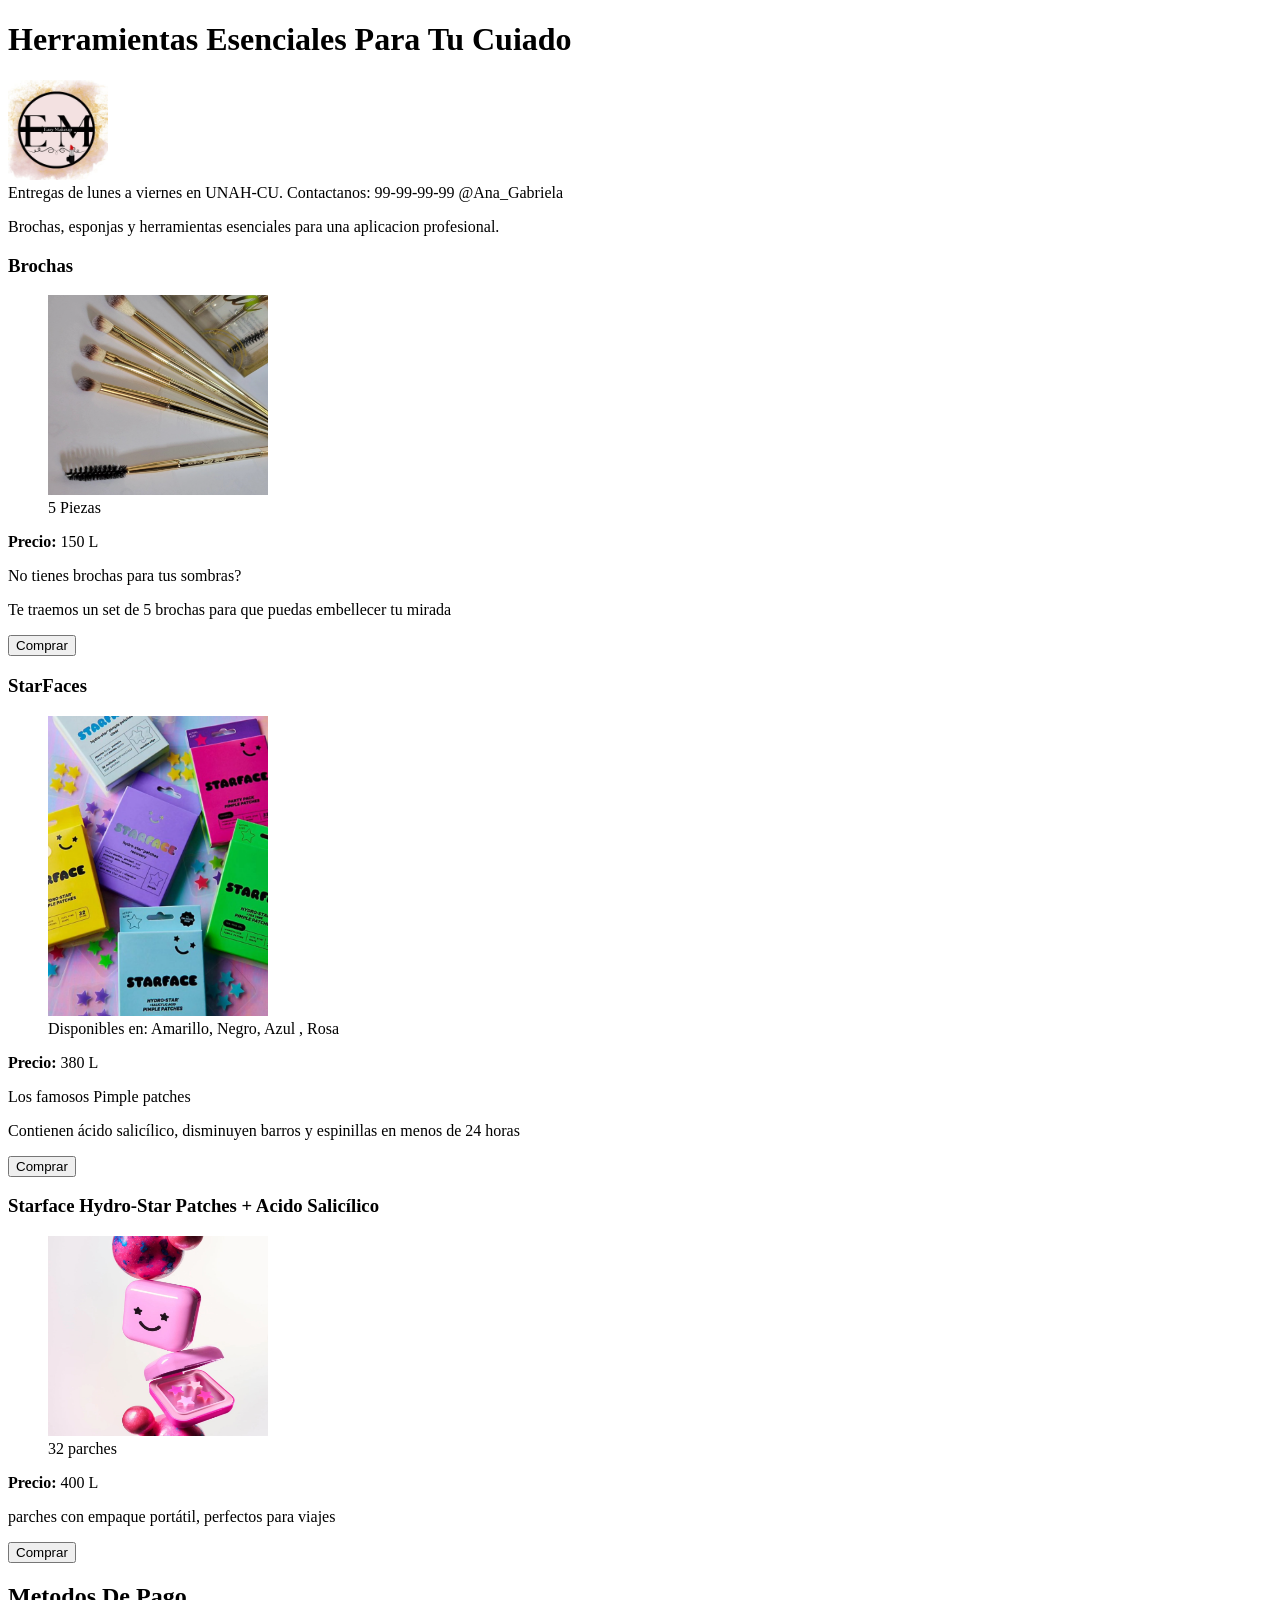
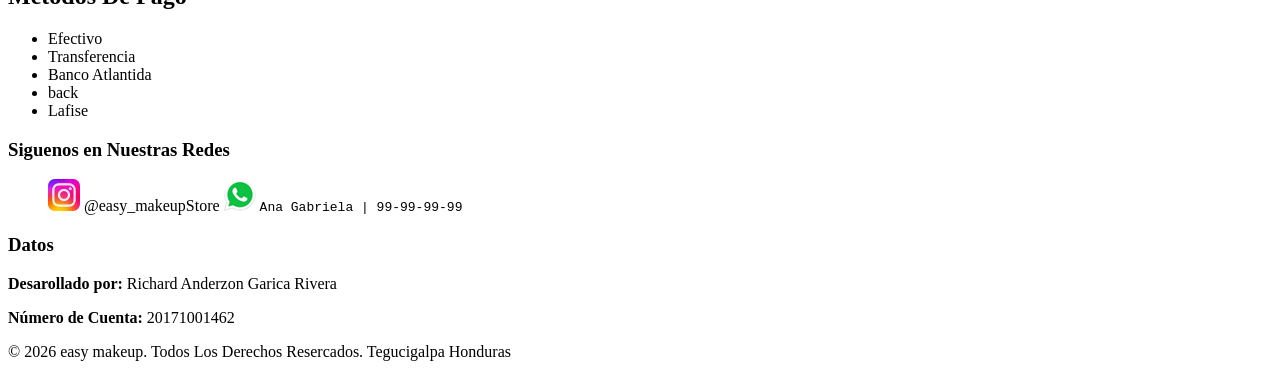
==== accesorios/accesorios.html @ eb7d33ef "hi2" ====
<!DOCTYPE html>
<html lang="es">
<head>
    <meta charset="UTF-8">
    <meta name="viewport" content="width=device-width, initial-scale=1.0">
    <title> Accesorios </title>
</head>
<body>
    <header>
        <h1> Herramientas Esenciales Para Tu Cuiado </h1>
        <div>
            <a href="../index.html"><img src="../logo.jpeg" alt="" width="100" height="100"></a>
        </div>
        <span> Entregas de lunes a viernes en UNAH-CU. Contactanos: 99-99-99-99 @Ana_Gabriela</span>
    </header>
    <main>
        <div>
            <p>Brochas, esponjas y herramientas esenciales para una aplicacion profesional.</p>
        </div>
        <section>
            <h3> Brochas </h3>
            <article>
                <figure>
                    <img src="1.png" alt="" width="220" height="200">
                    <figcaption> 5 Piezas </figcaption>
                </figure>
                <p> <strong>Precio: </strong> 150 L </p>
                <p>No tienes brochas para tus sombras? </p>
                <p>Te traemos un set de 5 brochas para que puedas embellecer tu mirada</p>
                <button> Comprar </button>
            </article>
        </section>
        <section>
            <h3> StarFaces </h3>
            <article>
                <figure>
                    <img src="2.png" alt="" width="220" height="300">
                    <figcaption> Disponibles en: Amarillo, Negro, Azul , Rosa</figcaption>
                </figure>
                <p> <strong>Precio: </strong> 380 L </p>
                <p> Los famosos Pimple patches</p>
                <p> Contienen ácido salicílico, disminuyen barros y espinillas en menos de 24 horas</p>
                <button> Comprar </button>
            </article>
        </section>
         <section>
            <h3> Starface Hydro-Star Patches + Acido Salicílico </h3>
            <article>
                <figure>
                    <img src="3.png" alt="" width="220" height="200">
                    <figcaption> 32 parches </figcaption>
                </figure>
                <p> <strong>Precio: </strong> 400 L </p>
                <p> parches con empaque portátil, perfectos para viajes</p>
                <button> Comprar </button>
            </article>
        </section>
    </main>
    <footer>
        <aside>
            <h2>Metodos De Pago </h2>
            <ul>
                <li> Efectivo</li>
                <li> Transferencia </li>
                <li> Banco Atlantida</li>
                <li> back </li>
                <li> Lafise </li>
            </ul>
        </aside>
        <div>
            <h3> Siguenos en Nuestras Redes</h3>
            <ul>
                <a href="https://www.instagram.com/easy_makeupstore/"> <img src="../ODF.webp" alt="jj"></a>
                <span> @easy_makeupStore </span>
                <a href=""><img src="../ODF3.png" alt=""></a>
                <samp> Ana Gabriela | 99-99-99-99</samp>
            </ul>
        </div>
        <div>
            <h3>Datos </h3>
            <p><strong> Desarollado por: </strong>Richard Anderzon Garica Rivera</p>
            <p><strong> Número de Cuenta: </strong> 20171001462</p>
        </div>
        <div>
            <p>&copy; 2026 easy makeup. Todos Los Derechos Resercados. Tegucigalpa Honduras</p>
        </div>
    </footer>
</body>
</html>
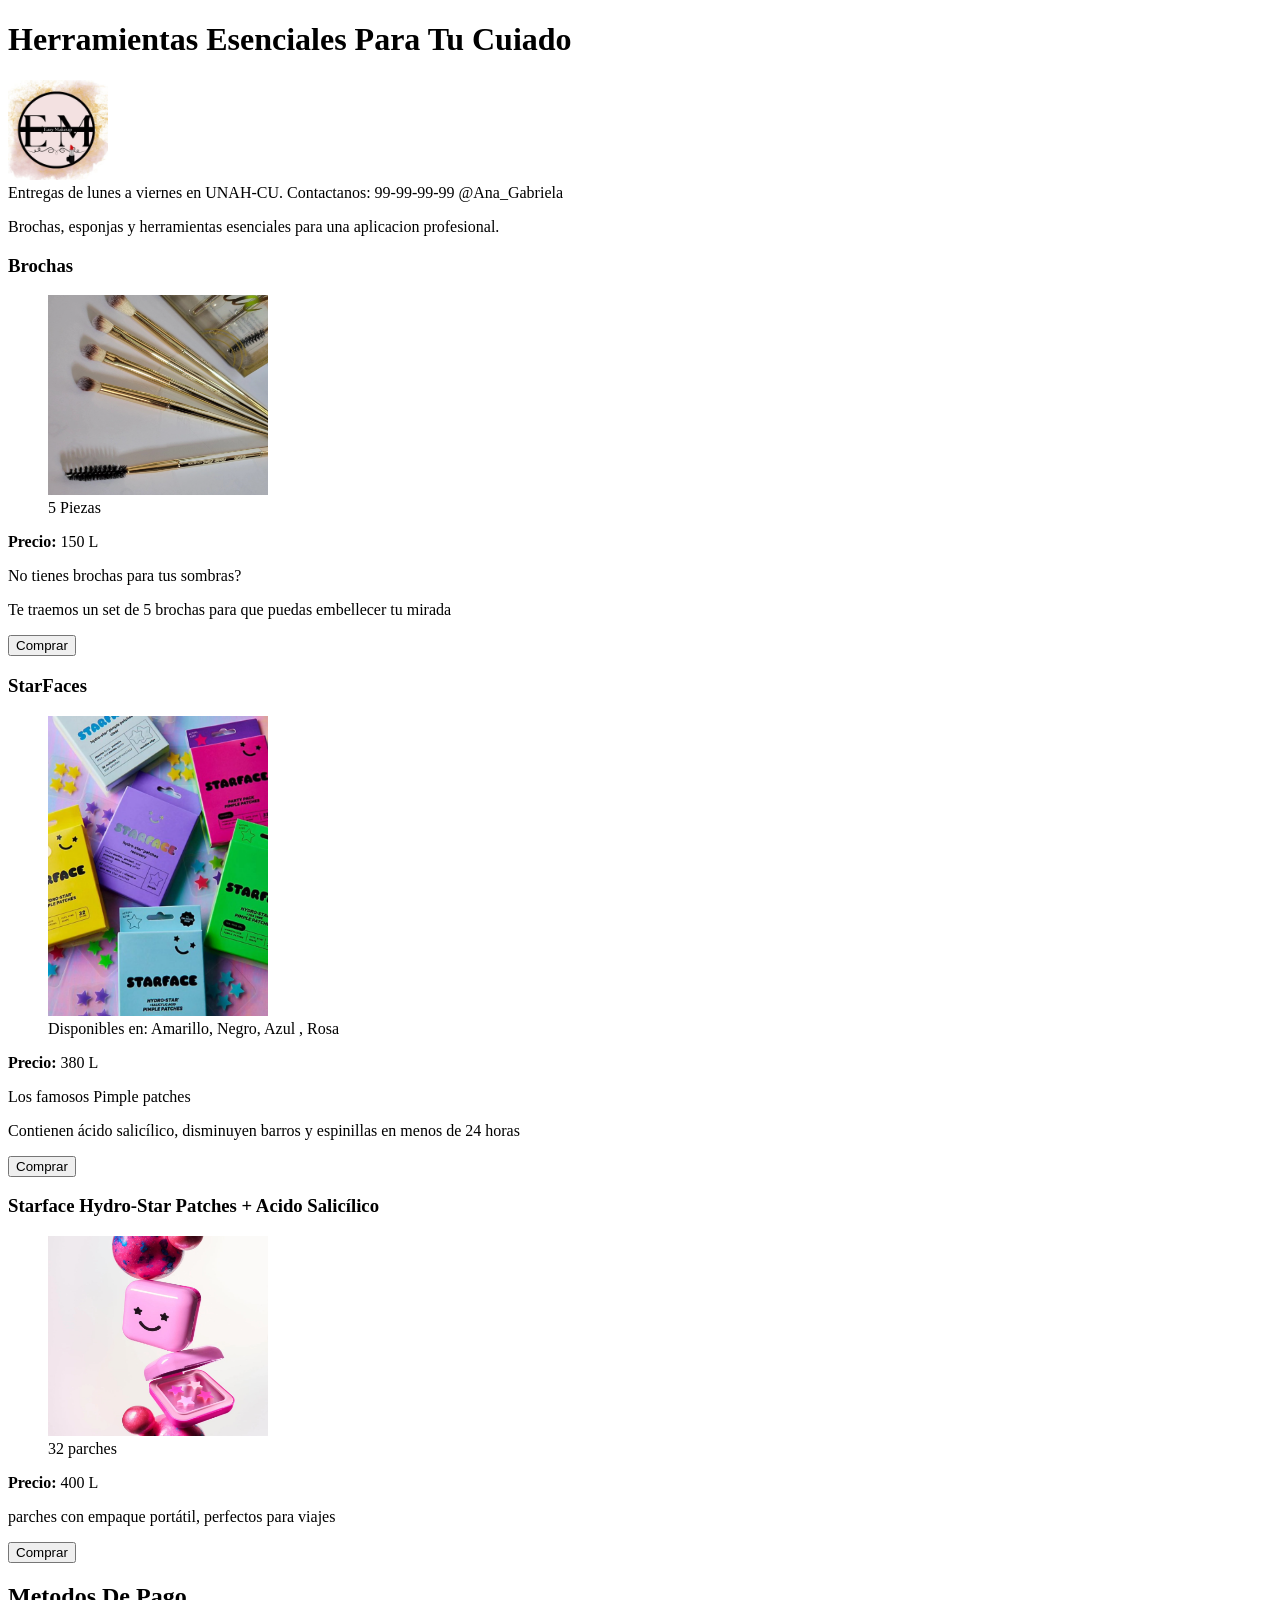
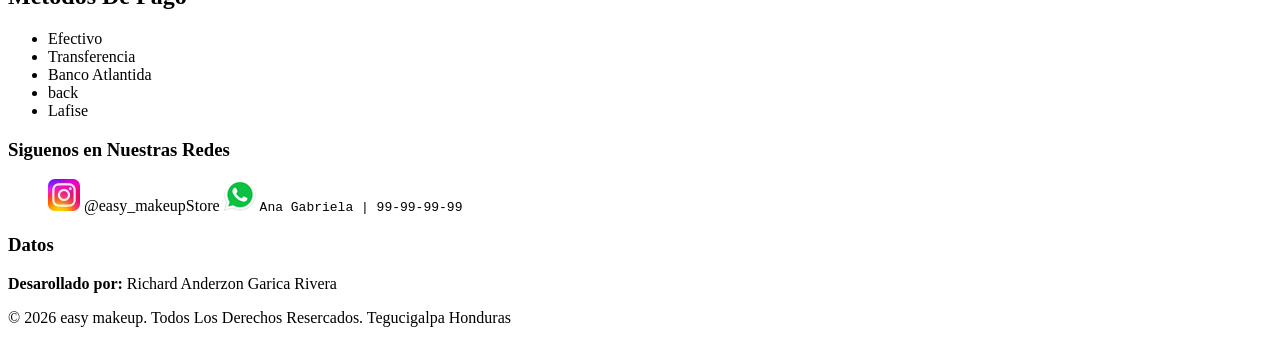
==== commit aca4656f: "hi4" ====
--- a/accesorios/accesorios.html
+++ b/accesorios/accesorios.html
@@ -79,7 +79,6 @@
         <div>
             <h3>Datos </h3>
             <p><strong> Desarollado por: </strong>Richard Anderzon Garica Rivera</p>
-            <p><strong> Número de Cuenta: </strong> 20171001462</p>
         </div>
         <div>
             <p>&copy; 2026 easy makeup. Todos Los Derechos Resercados. Tegucigalpa Honduras</p>
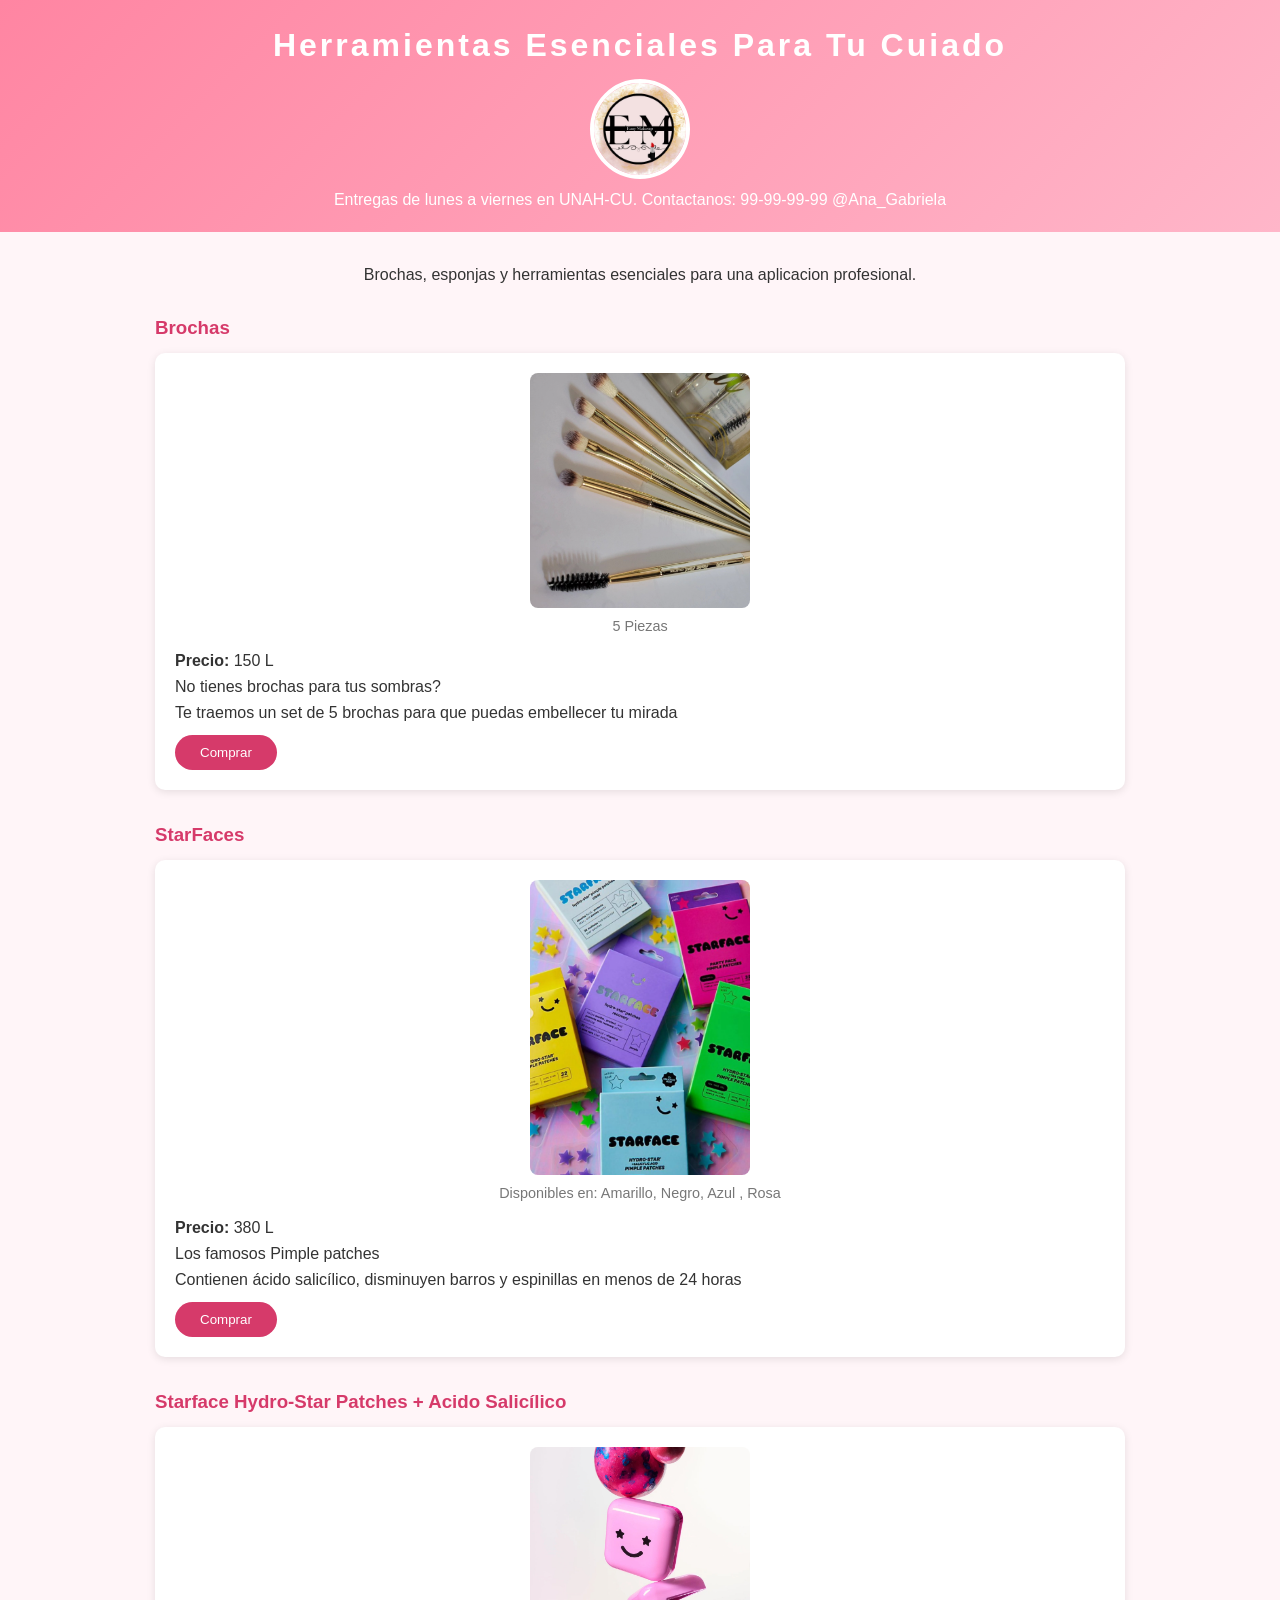
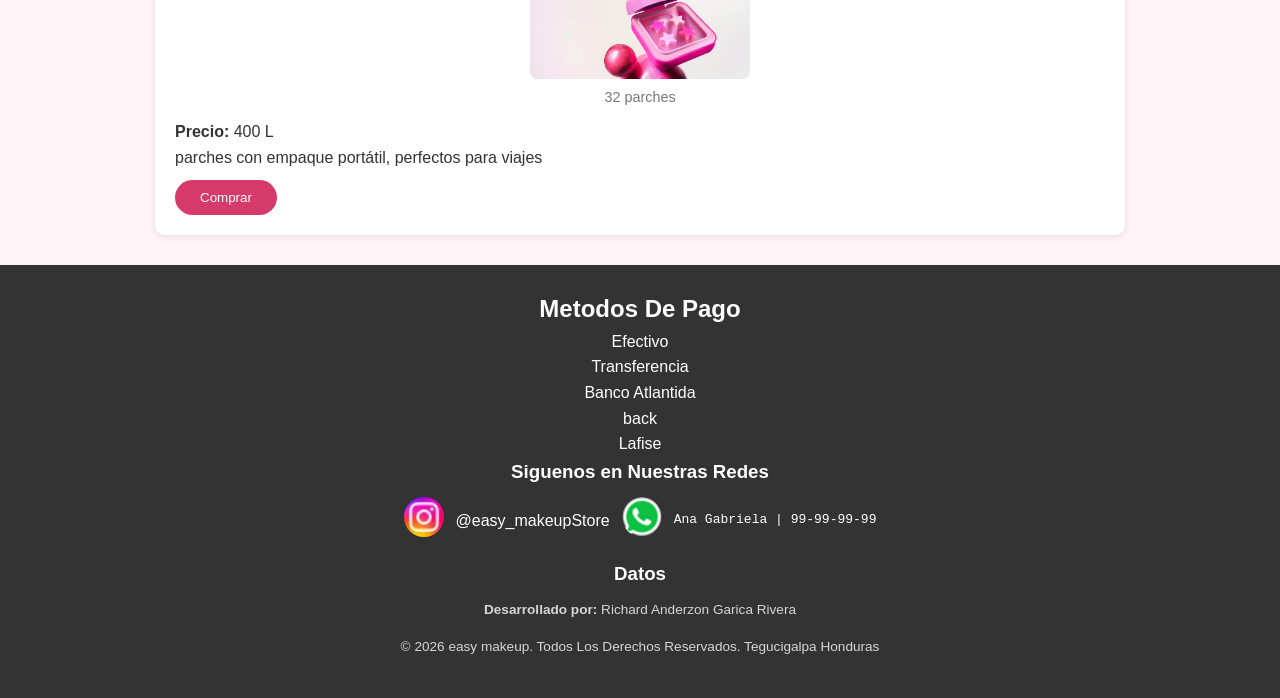
==== commit bb565e51: "agregando css" ====
--- a/accesorios/accesorios.html
+++ b/accesorios/accesorios.html
@@ -4,22 +4,23 @@
     <meta charset="UTF-8">
     <meta name="viewport" content="width=device-width, initial-scale=1.0">
     <title> Accesorios </title>
+    <link rel="stylesheet" href="../index.css">
 </head>
 <body>
-    <header>
+    <header class="header">
         <h1> Herramientas Esenciales Para Tu Cuiado </h1>
-        <div>
+        <div class="logo">
             <a href="../index.html"><img src="../logo.jpeg" alt="" width="100" height="100"></a>
         </div>
         <span> Entregas de lunes a viernes en UNAH-CU. Contactanos: 99-99-99-99 @Ana_Gabriela</span>
     </header>
-    <main>
-        <div>
+    <main class="main">
+        <div class="descipccion">
             <p>Brochas, esponjas y herramientas esenciales para una aplicacion profesional.</p>
         </div>
-        <section>
+        <section class="sect">
             <h3> Brochas </h3>
-            <article>
+            <article class="art">
                 <figure>
                     <img src="1.png" alt="" width="220" height="200">
                     <figcaption> 5 Piezas </figcaption>
@@ -27,12 +28,12 @@
                 <p> <strong>Precio: </strong> 150 L </p>
                 <p>No tienes brochas para tus sombras? </p>
                 <p>Te traemos un set de 5 brochas para que puedas embellecer tu mirada</p>
-                <button> Comprar </button>
+                <button id="button-1"> Comprar </button>
             </article>
         </section>
-        <section>
+        <section class="sect">
             <h3> StarFaces </h3>
-            <article>
+            <article class="art">
                 <figure>
                     <img src="2.png" alt="" width="220" height="300">
                     <figcaption> Disponibles en: Amarillo, Negro, Azul , Rosa</figcaption>
@@ -40,24 +41,24 @@
                 <p> <strong>Precio: </strong> 380 L </p>
                 <p> Los famosos Pimple patches</p>
                 <p> Contienen ácido salicílico, disminuyen barros y espinillas en menos de 24 horas</p>
-                <button> Comprar </button>
+                <button id="button-2"> Comprar </button>
             </article>
         </section>
-         <section>
+         <section class="sect">
             <h3> Starface Hydro-Star Patches + Acido Salicílico </h3>
-            <article>
+            <article class="art">
                 <figure>
                     <img src="3.png" alt="" width="220" height="200">
                     <figcaption> 32 parches </figcaption>
                 </figure>
                 <p> <strong>Precio: </strong> 400 L </p>
                 <p> parches con empaque portátil, perfectos para viajes</p>
-                <button> Comprar </button>
+                <button id="button-3"> Comprar </button>
             </article>
         </section>
     </main>
-    <footer>
-        <aside>
+    <footer class="foot-redes">
+        <aside class="as-metodo-pago">
             <h2>Metodos De Pago </h2>
             <ul>
                 <li> Efectivo</li>
@@ -67,7 +68,7 @@
                 <li> Lafise </li>
             </ul>
         </aside>
-        <div>
+        <div class="div-redes">
             <h3> Siguenos en Nuestras Redes</h3>
             <ul>
                 <a href="https://www.instagram.com/easy_makeupstore/"> <img src="../ODF.webp" alt="jj"></a>
@@ -76,12 +77,12 @@
                 <samp> Ana Gabriela | 99-99-99-99</samp>
             </ul>
         </div>
-        <div>
+        <div class="div-datos">
             <h3>Datos </h3>
-            <p><strong> Desarollado por: </strong>Richard Anderzon Garica Rivera</p>
+            <p><strong> Desarrollado por: </strong>Richard Anderzon Garica Rivera</p>
         </div>
         <div>
-            <p>&copy; 2026 easy makeup. Todos Los Derechos Resercados. Tegucigalpa Honduras</p>
+            <p>&copy; 2026 easy makeup. Todos Los Derechos Reservados. Tegucigalpa Honduras</p>
         </div>
     </footer>
 </body>
--- a/index.css
+++ b/index.css
@@ -0,0 +1,248 @@
+* {
+    margin: 0;
+    padding: 0;
+    box-sizing: border-box;
+}
+
+body {
+    font-family: "Segoe UI", Arial, sans-serif;
+    background: #fff5f8;
+    color: #333;
+    line-height: 1.6;
+}
+
+/* HEADER */
+.header {
+    background: linear-gradient(135deg, #ff85a2, #ffb6c9);
+    color: #fff;
+    text-align: center;
+    padding: 20px;
+}
+
+.header h1 {
+    letter-spacing: 3px;
+    margin-bottom: 8px;
+}
+
+.contacto {
+    font-size: 0.9rem;
+    margin-bottom: 15px;
+}
+
+.logo img {
+    border-radius: 50%;
+    object-fit: cover;
+    border: 4px solid #fff;
+    max-width: 100%;
+    height: auto;
+}
+
+#descipccion {
+    margin-top: 15px;
+    background: rgba(255, 255, 255, 0.25);
+    padding: 10px;
+    border-radius: 8px;
+}
+
+/* NAV */
+.nav {
+    background: #d63a6a;
+    padding: 15px;
+    text-align: center;
+}
+
+.nav h2 {
+    color: #fff;
+    margin-bottom: 10px;
+}
+
+.lista {
+    list-style: none;
+    display: flex;
+    justify-content: center;
+    flex-wrap: wrap;
+    gap: 15px;
+}
+
+.lista a {
+    display: block;
+    padding: 8px 20px;
+    background: #fff;
+    color: #d63a6a;
+    text-decoration: none;
+    border-radius: 20px;
+    transition: 0.3s;
+}
+
+.lista a:hover {
+    background: #ffd6e3;
+    transform: translateY(-3px);
+}
+
+/* MAIN */
+.main {
+    max-width: 1000px;
+    margin: 30px auto;
+    padding: 0 15px;
+}
+
+.presentacion {
+    text-align: center;
+    margin-bottom: 30px;
+    font-size: 1.1rem;
+}
+
+/* TABLA DE ENVIOS */
+.div-envios {
+    overflow-x: auto;
+    margin-bottom: 30px;
+}
+
+.tab-envios {
+    width: 100%;
+    border-collapse: collapse;
+    background: #fff;
+    box-shadow: 0 2px 8px rgba(0, 0, 0, 0.1);
+}
+
+.tab-envios h2 {
+    text-align: center;
+    padding: 10px;
+}
+
+.tab-envios td {
+    border: 1px solid #f3c1d1;
+    padding: 10px;
+    text-align: center;
+}
+
+.tab-envios thead td {
+    background: #ff85a2;
+    color: #fff;
+    font-weight: bold;
+}
+
+.tab-envios tbody tr:nth-child(even) {
+    background: #fff0f5;
+}
+
+/* HORARIOS */
+.as-horario {
+    background: #fff;
+    border-left: 6px solid #d63a6a;
+    padding: 20px;
+    border-radius: 8px;
+    box-shadow: 0 2px 8px rgba(0, 0, 0, 0.1);
+}
+
+.as-horario h2 {
+    color: #d63a6a;
+    margin-bottom: 10px;
+}
+
+.ul-horario {
+    list-style: none;
+}
+
+.ul-horario li {
+    padding: 6px 0;
+    border-bottom: 1px dashed #f3c1d1;
+}
+
+/* FOOTER */
+.foot-redes {
+    background: #333;
+    color: #fff;
+    text-align: center;
+    padding: 25px 15px;
+    margin-top: 30px;
+}
+
+.foot-redes h3 {
+    margin-bottom: 10px;
+}
+
+.div-redes ul {
+    display: flex;
+    justify-content: center;
+    align-items: center;
+    flex-wrap: wrap;
+    gap: 12px;
+}
+
+.div-redes img {
+    width: 40px;
+    height: 40px;
+    border-radius: 50%;
+    object-fit: cover;
+}
+
+.foot-redes div {
+    margin-bottom: 15px;
+}
+
+.foot-redes a {
+    color: #ffb6c9;
+}
+
+.foot-redes p:last-child {
+    font-size: 0.85rem;
+    opacity: 0.8;
+}
+
+/* ACCESORIOS */
+.descipccion {
+    text-align: center;
+    margin-bottom: 25px;
+}
+
+.main section {
+    margin-bottom: 30px;
+}
+
+.main section h3 {
+    color: #d63a6a;
+    margin-bottom: 10px;
+}
+
+.main article {
+    background: #fff;
+    padding: 20px;
+    border-radius: 10px;
+    box-shadow: 0 2px 8px rgba(0, 0, 0, 0.1);
+}
+
+.main figure {
+    text-align: center;
+    margin-bottom: 10px;
+}
+
+.main figure img {
+    max-width: 100%;
+    height: auto;
+    border-radius: 8px;
+}
+
+.main figcaption {
+    font-size: 0.9rem;
+    color: #777;
+}
+
+button {
+    background: #d63a6a;
+    color: #fff;
+    border: none;
+    padding: 10px 25px;
+    border-radius: 20px;
+    cursor: pointer;
+    margin-top: 10px;
+    transition: 0.3s;
+}
+
+button:hover {
+    background: #ff85a2;
+}
+
+.as-metodo-pago ul {
+    list-style: none;
+}
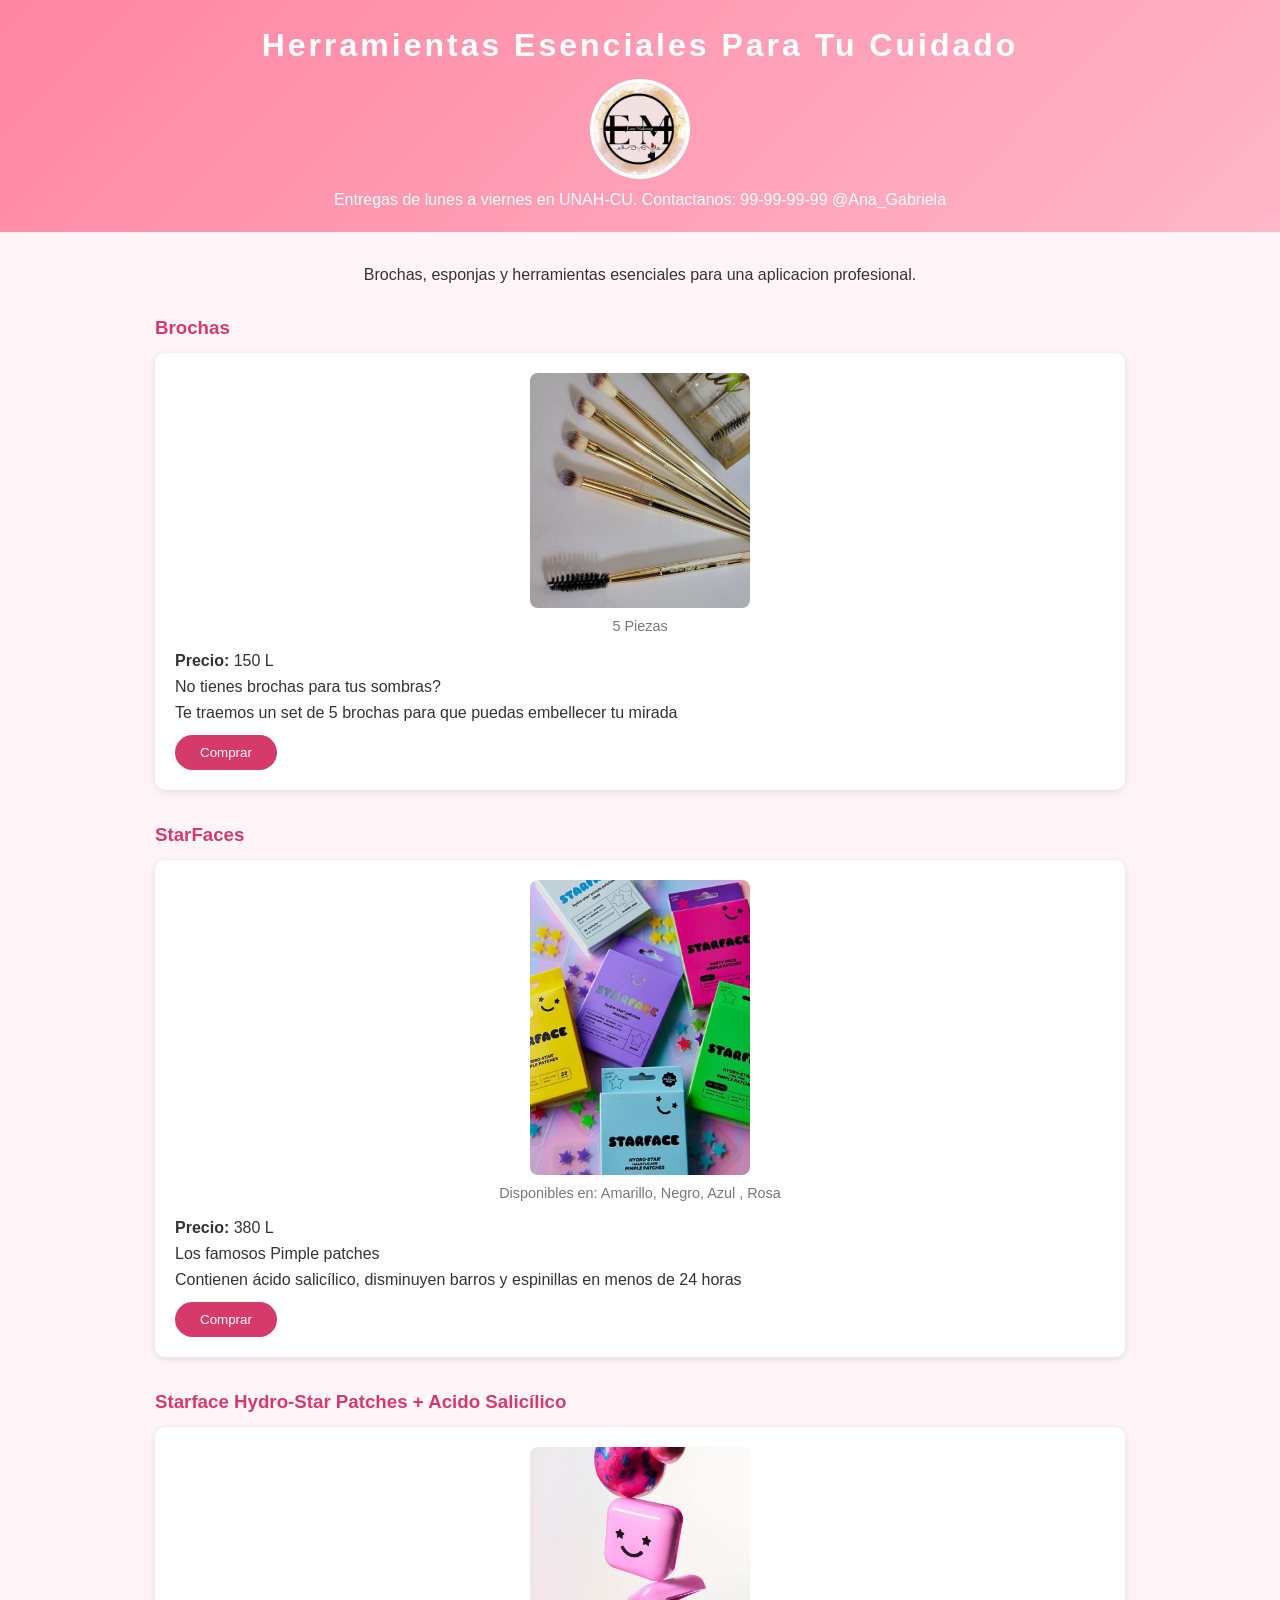
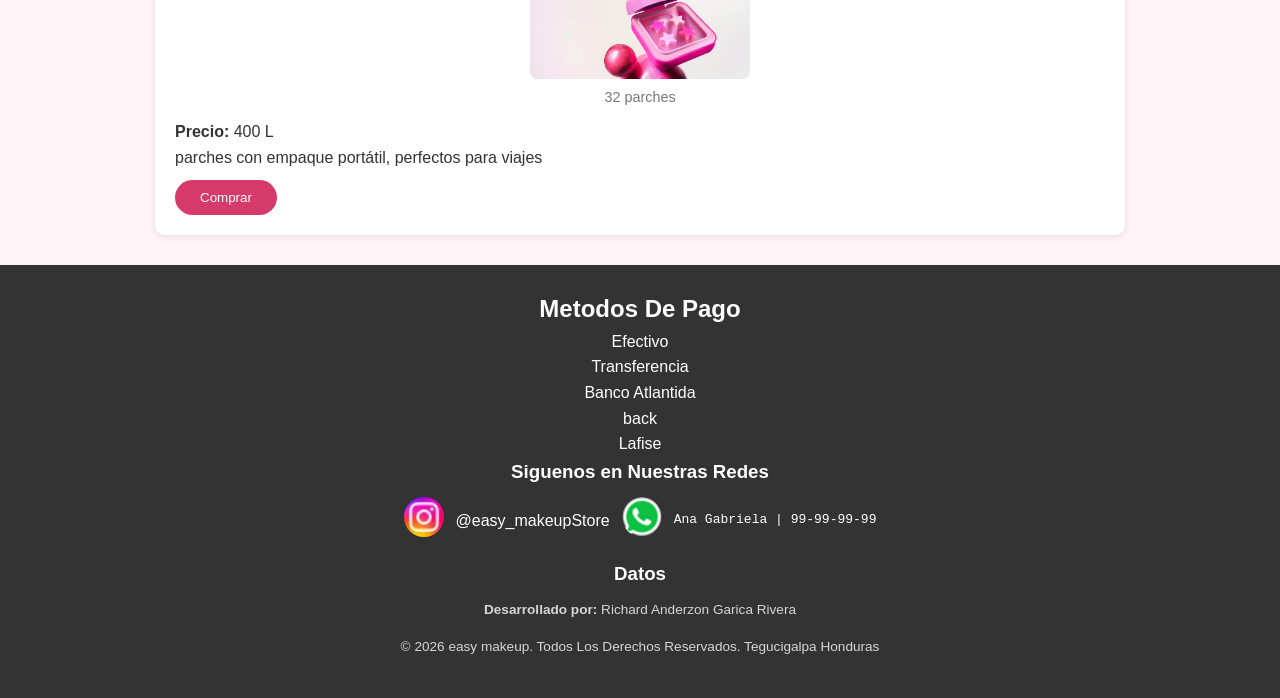
==== commit 9f9b2808: "arreglando errores" ====
--- a/accesorios/accesorios.html
+++ b/accesorios/accesorios.html
@@ -8,7 +8,7 @@
 </head>
 <body>
     <header class="header">
-        <h1> Herramientas Esenciales Para Tu Cuiado </h1>
+        <h1> Herramientas Esenciales Para Tu Cuidado </h1>
         <div class="logo">
             <a href="../index.html"><img src="../logo.jpeg" alt="" width="100" height="100"></a>
         </div>
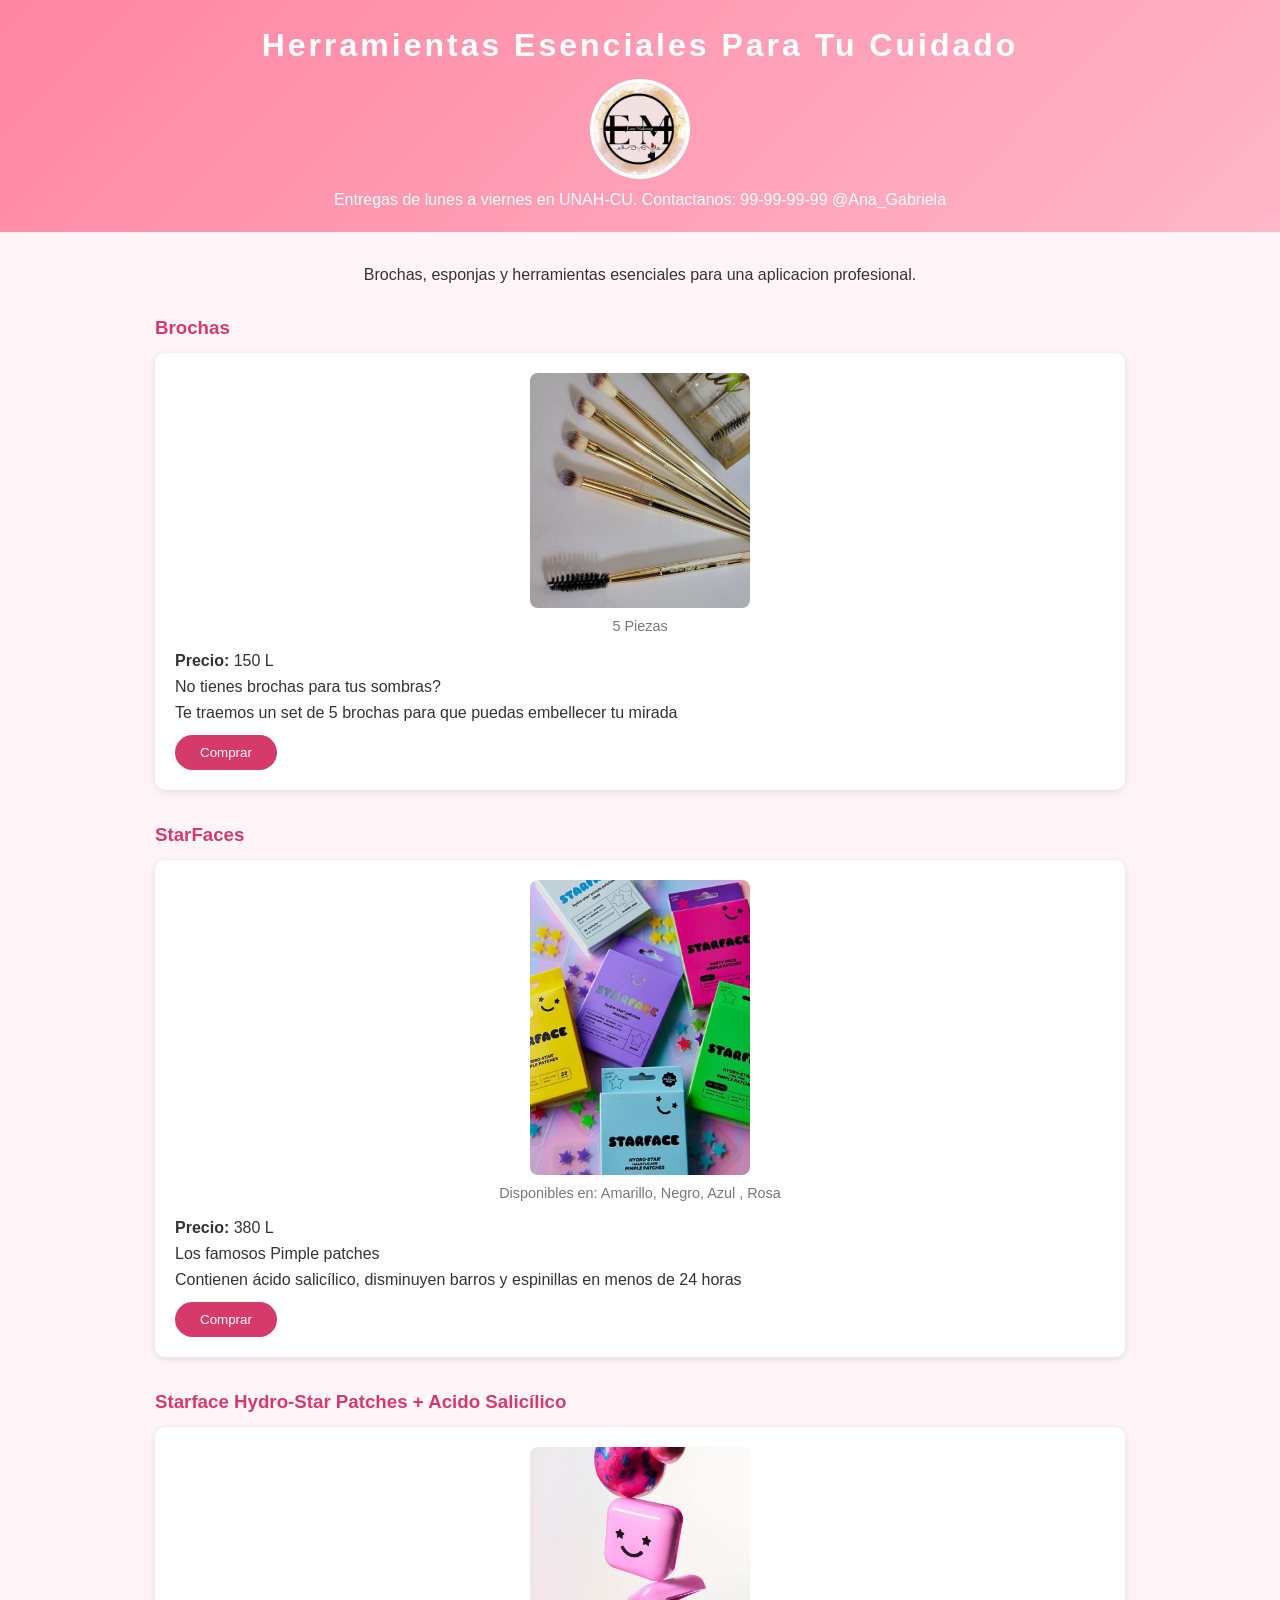
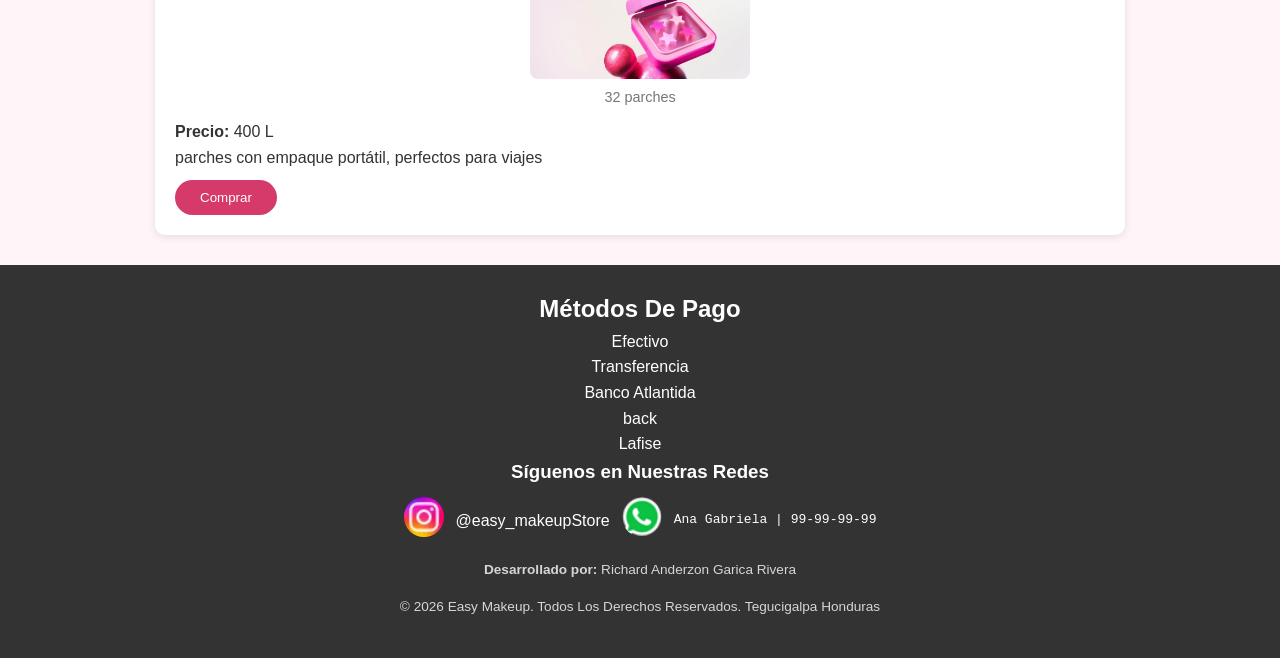
==== commit a3d6643e: "feat: se agrego bloque de promociones y cambio en el estilo de categorias, ahora menu desplegable" ====
--- a/accesorios/accesorios.html
+++ b/accesorios/accesorios.html
@@ -59,7 +59,7 @@
     </main>
     <footer class="foot-redes">
         <aside class="as-metodo-pago">
-            <h2>Metodos De Pago </h2>
+            <h2>Métodos De Pago </h2>
             <ul>
                 <li> Efectivo</li>
                 <li> Transferencia </li>
@@ -69,7 +69,7 @@
             </ul>
         </aside>
         <div class="div-redes">
-            <h3> Siguenos en Nuestras Redes</h3>
+            <h3> Síguenos en Nuestras Redes</h3>
             <ul>
                 <a href="https://www.instagram.com/easy_makeupstore/"> <img src="../ODF.webp" alt="jj"></a>
                 <span> @easy_makeupStore </span>
@@ -78,11 +78,10 @@
             </ul>
         </div>
         <div class="div-datos">
-            <h3>Datos </h3>
             <p><strong> Desarrollado por: </strong>Richard Anderzon Garica Rivera</p>
         </div>
         <div>
-            <p>&copy; 2026 easy makeup. Todos Los Derechos Reservados. Tegucigalpa Honduras</p>
+            <p>&copy; 2026 Easy Makeup. Todos Los Derechos Reservados. Tegucigalpa Honduras</p>
         </div>
     </footer>
 </body>
--- a/index.css
+++ b/index.css
@@ -51,10 +51,47 @@
     text-align: center;
 }
 
-.nav h2 {
-    color: #fff;
-    margin-bottom: 10px;
-}
+.dropdown {
+  position: relative;
+  display: inline-block;
+}
+
+.dropdown-btn {
+  background: none;
+  border: none;
+  color: #fff;
+  font-size: 1.5rem;
+  font-weight: 700;
+  cursor: pointer;
+}
+
+.dropdown-menu {
+  display: none;
+  position: absolute;
+  top: 100%;
+  left: 50%;
+  transform: translateX(-50%);
+  min-width: 200px;
+  margin: 0;
+  padding: 8px 0;
+  list-style: none;
+  background: #fff;
+  border-radius: 12px;
+  box-shadow: 0 6px 16px rgba(0,0,0,.2);
+  z-index: 100;
+}
+
+.dropdown:hover .dropdown-menu { display: block; }
+
+.dropdown-menu a {
+  display: block;
+  padding: 10px 20px;
+  color: #d63a6a;
+  text-decoration: none;
+  text-align: left;
+}
+
+.dropdown-menu a:hover { background: #d63a6a; color: #fff; }
 
 .lista {
     list-style: none;
@@ -245,4 +282,56 @@
 
 .as-metodo-pago ul {
     list-style: none;
-}+}
+
+.banner-promo { 
+    background: linear-gradient(90deg, #A62B67, #E8AE9B); 
+    color: #fff; 
+}
+
+.banner-btn   { 
+    background: #1E1E1E; 
+    color: #fff; 
+}
+
+.banner-promo {
+  display: flex;
+  align-items: center;
+  justify-content: space-between;
+  gap: 24px;
+  padding: 24px 48px;
+  margin: 16px auto;
+  max-width: 1400px;
+  border-radius: 16px;
+  background: linear-gradient(90deg, #A62B67, #E8AE9B);
+  color: #fff;
+}
+
+.banner-texto { 
+    display: flex; 
+    flex-direction: 
+    column; 
+}
+.banner-hasta { 
+    font-size: 1.1rem; 
+    font-weight: 700; 
+}
+.banner-descuento { font-size: 4rem; margin: 0; line-height: 1; }
+.banner-marca { font-size: 2.5rem; font-weight: 800; margin: 8px 0; }
+.banner-legal { font-size: .8rem; opacity: .85; }
+
+.banner-img { 
+    object-fit: cover; 
+    border-radius: 12px; 
+}
+
+.banner-btn {
+  background: #1E1E1E;
+  color: #fff;
+  padding: 14px 28px;
+  border-radius: 10px;
+  font-weight: 700;
+  text-decoration: none;
+  white-space: nowrap;
+}
+.banner-btn:hover { background: #BDB947; color: #1E1E1E; }
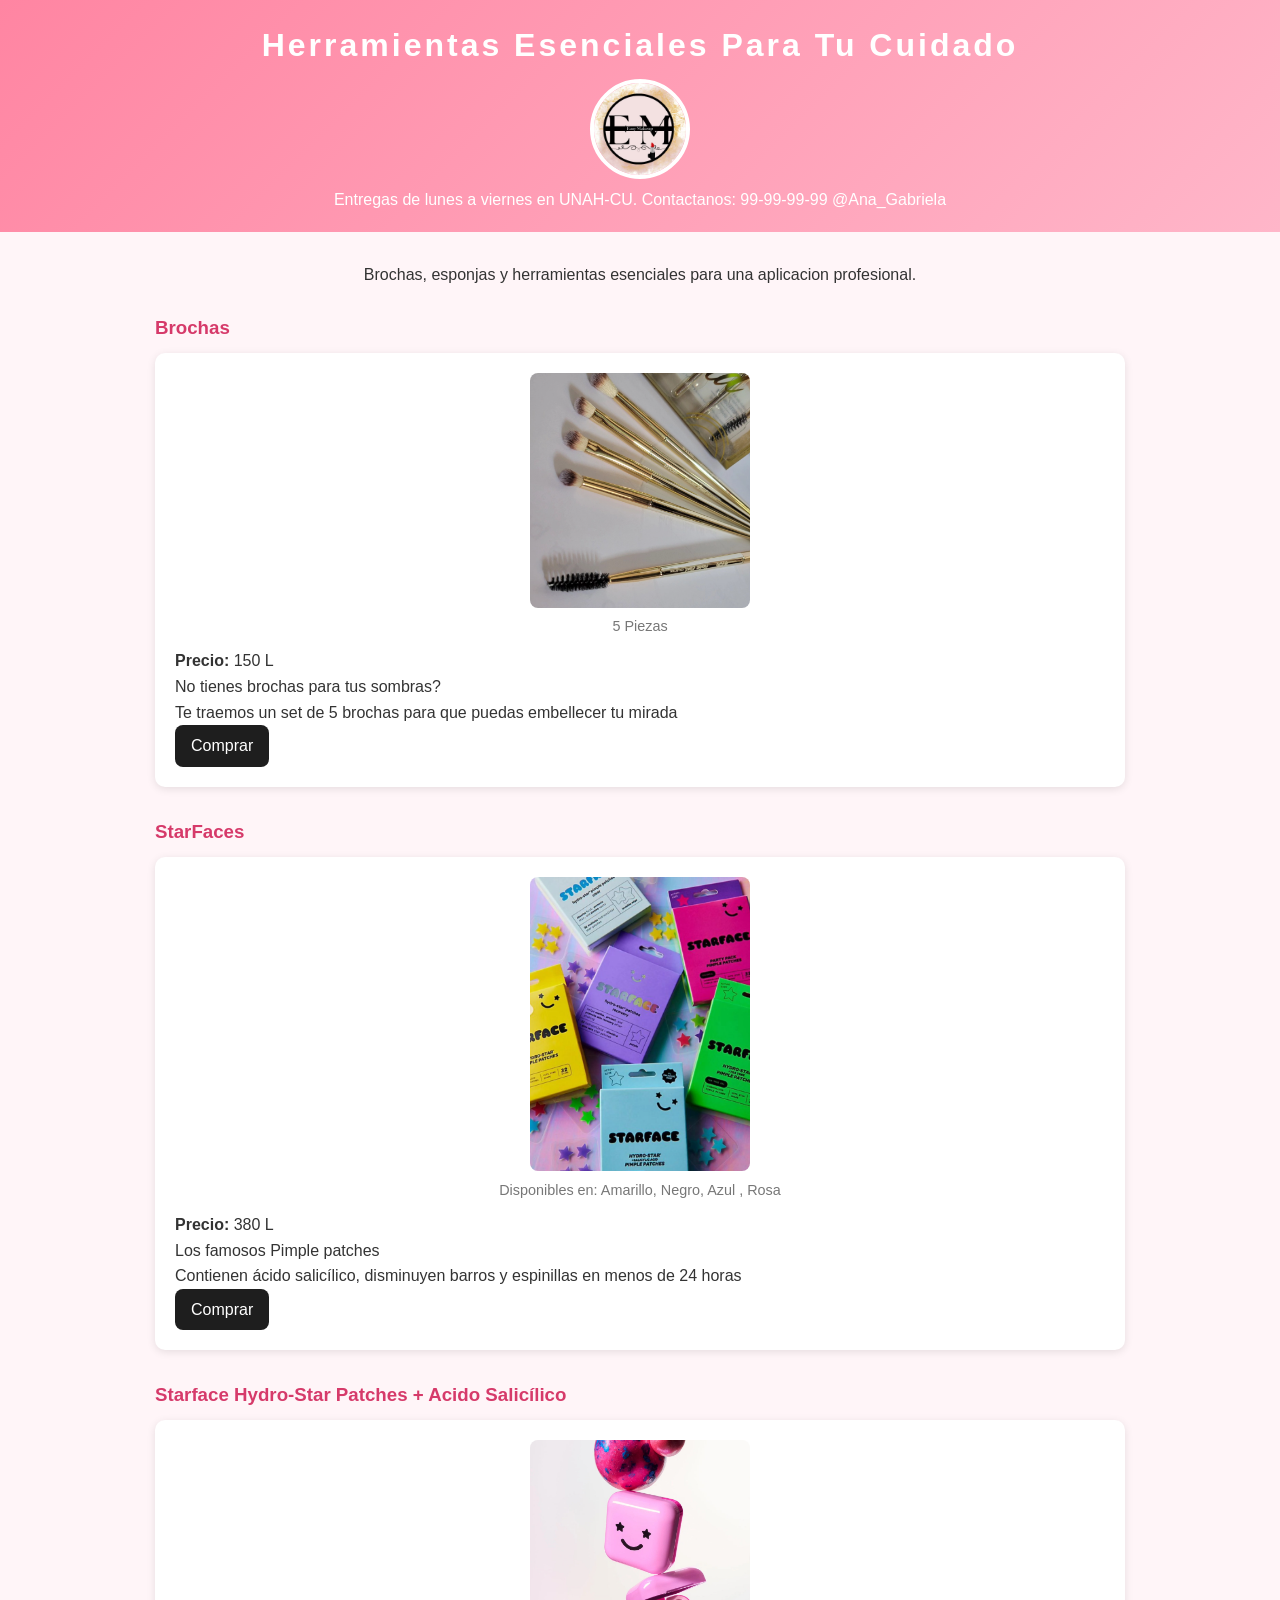
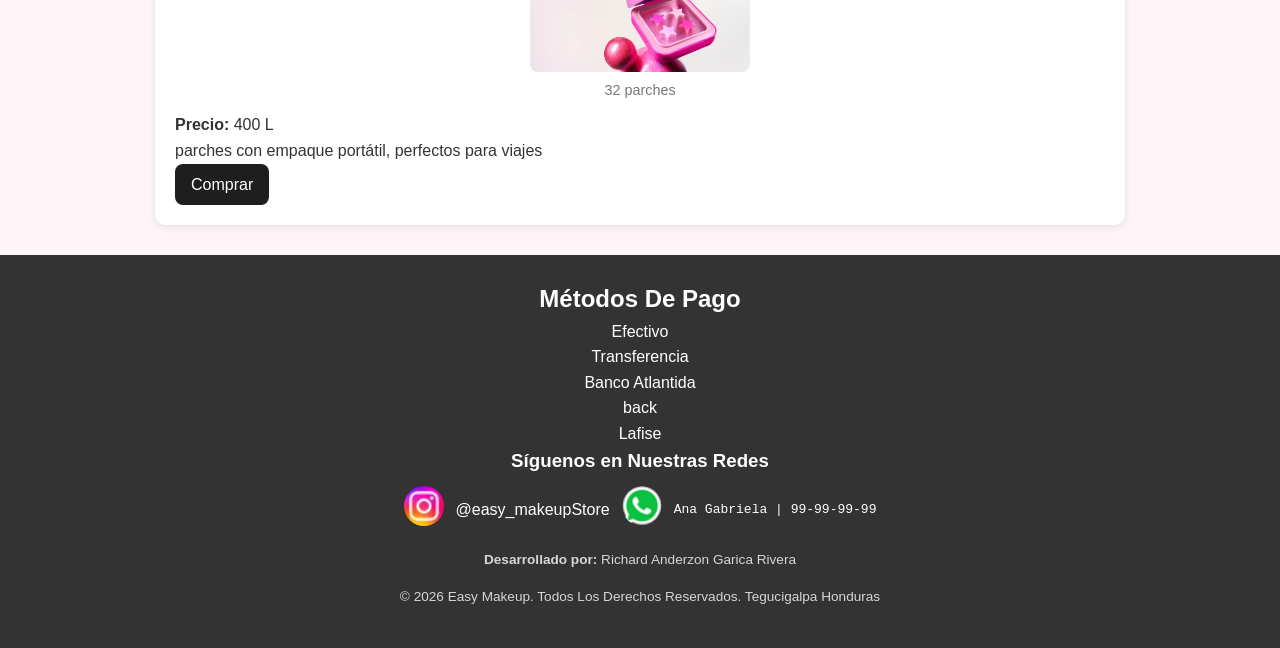
==== commit 9329e8d5: "feat: agregando codigo QR para compras por whast" ====
--- a/accesorios/accesorios.html
+++ b/accesorios/accesorios.html
@@ -10,7 +10,7 @@
     <header class="header">
         <h1> Herramientas Esenciales Para Tu Cuidado </h1>
         <div class="logo">
-            <a href="../index.html"><img src="../logo.jpeg" alt="" width="100" height="100"></a>
+            <a href="../index.html"><img src="../imag/logo.jpeg" alt="" width="100" height="100"></a>
         </div>
         <span> Entregas de lunes a viernes en UNAH-CU. Contactanos: 99-99-99-99 @Ana_Gabriela</span>
     </header>
@@ -28,8 +28,22 @@
                 <p> <strong>Precio: </strong> 150 L </p>
                 <p>No tienes brochas para tus sombras? </p>
                 <p>Te traemos un set de 5 brochas para que puedas embellecer tu mirada</p>
-                <button id="button-1"> Comprar </button>
+                <label for="modal-brochas-1" class="button-buy">Comprar</label>
             </article>
+            <input type="checkbox" id="modal-brochas-1" class="modal-toggle">
+            <div class="modal">
+                <div class="modal-card">
+                    <label for="modal-brochas-1" class="btn-close">&times;</label>
+                    <h4>Escanéalo o haz clic abajo</h4>
+                    <img src="https://api.qrserver.com/v1/create-qr-code/?size=180x180&data=https://wa.me/50499787277?text=Hola,%20me%20interesa%20comprar%20el%20Set%20de%205%20brochas%20por%20150%20L" 
+                        alt="QR WhatsApp" 
+                        class="qr-img">
+                    <a href="https://wa.me/50499787277?text=Hola,%20me%20interesa%20comprar%20el%20Set%20de%205%20brochas%20por%20150%20L" 
+                        target="_blank" 
+                        class="btn-wa"
+                    > Comprar por WhatsApp</a>
+                </div>
+            </div>
         </section>
         <section class="sect">
             <h3> StarFaces </h3>
@@ -41,8 +55,22 @@
                 <p> <strong>Precio: </strong> 380 L </p>
                 <p> Los famosos Pimple patches</p>
                 <p> Contienen ácido salicílico, disminuyen barros y espinillas en menos de 24 horas</p>
-                <button id="button-2"> Comprar </button>
+                <label for="modal-brochas-2" class="button-buy">Comprar</label>
             </article>
+            <input type="checkbox" id="modal-brochas-2" class="modal-toggle">
+            <div class="modal">
+                <div class="modal-card">
+                    <label for="modal-brochas-2" class="btn-close">&times;</label>
+                    <h4>Escanéalo o haz clic abajo</h4>
+                    <img src="https://api.qrserver.com/v1/create-qr-code/?size=180x180&data=https://wa.me/50499787277?text=Hola,%20me%20interesa%20comprar%20el%20Set%20de%205%20brochas%20por%20150%20L" 
+                        alt="QR WhatsApp" 
+                        class="qr-img">
+                    <a href="https://wa.me/50499787277?text=Hola,%20me%20interesa%20comprar%20el%20Set%20de%20Patches%20por%20380%20L" 
+                        target="_blank" 
+                        class="btn-wa"
+                    > Comprar por WhatsApp</a>
+                </div>
+            </div>
         </section>
          <section class="sect">
             <h3> Starface Hydro-Star Patches + Acido Salicílico </h3>
@@ -53,8 +81,22 @@
                 </figure>
                 <p> <strong>Precio: </strong> 400 L </p>
                 <p> parches con empaque portátil, perfectos para viajes</p>
-                <button id="button-3"> Comprar </button>
+                <label for="modal-brochas-3" class="button-buy">Comprar</label>
             </article>
+            <input type="checkbox" id="modal-brochas-3" class="modal-toggle">
+            <div class="modal">
+                <div class="modal-card">
+                    <label for="modal-brochas-3" class="btn-close">&times;</label>
+                    <h4>Escanéalo o haz clic abajo</h4>
+                    <img src="https://api.qrserver.com/v1/create-qr-code/?size=180x180&data=https://wa.me/50499787277?text=Hola,%20me%20interesa%20comprar%20los%20Hydro-Star%20Patches%20por%20400%20L" 
+                        alt="QR WhatsApp" 
+                        class="qr-img">
+                    <a href="https://wa.me/50499787277?text=Hola,%20me%20interesa%20comprar%20los%20Hydro-Star%20Patches%20por%20400%20L" 
+                        target="_blank" 
+                        class="btn-wa"
+                    > Comprar por WhatsApp</a>
+                </div>
+            </div>
         </section>
     </main>
     <footer class="foot-redes">
--- a/index.css
+++ b/index.css
@@ -11,7 +11,6 @@
     line-height: 1.6;
 }
 
-/* HEADER */
 .header {
     background: linear-gradient(135deg, #ff85a2, #ffb6c9);
     color: #fff;
@@ -44,10 +43,9 @@
     border-radius: 8px;
 }
 
-/* NAV */
 .nav {
-    background: #d63a6a;
-    padding: 15px;
+    background: #da4874;
+    padding: 12px;
     text-align: center;
 }
 
@@ -59,7 +57,7 @@
 .dropdown-btn {
   background: none;
   border: none;
-  color: #fff;
+  color: #efe7e7;
   font-size: 1.5rem;
   font-weight: 700;
   cursor: pointer;
@@ -81,7 +79,7 @@
   z-index: 100;
 }
 
-.dropdown:hover .dropdown-menu { display: block; }
+.dropdown:focus-within .dropdown-menu { display: block; }
 
 .dropdown-menu a {
   display: block;
@@ -307,31 +305,226 @@
   color: #fff;
 }
 
-.banner-texto { 
-    display: flex; 
-    flex-direction: 
-    column; 
-}
-.banner-hasta { 
-    font-size: 1.1rem; 
-    font-weight: 700; 
-}
-.banner-descuento { font-size: 4rem; margin: 0; line-height: 1; }
-.banner-marca { font-size: 2.5rem; font-weight: 800; margin: 8px 0; }
-.banner-legal { font-size: .8rem; opacity: .85; }
-
-.banner-img { 
-    object-fit: cover; 
-    border-radius: 12px; 
-}
-
+.banner-texto {
+  flex: 1 1 35%; /* Toma el espacio disponible hasta un 35% del total */
+  min-width: 0;  /* Permite encoger el texto sin romper la fila */
+}
+
+.banner-hasta {
+  font-size: clamp(0.55rem, 2vw, 0.85rem);
+  display: block;
+}
+
+.banner-descuento {
+  font-size: clamp(0.8rem, 3.2vw, 1.8rem);
+  margin: 2px 0;
+  line-height: 1.1;
+}
+.banner-legal {
+  font-size: clamp(0.45rem, 1.5vw, 0.65rem);
+  display: block;
+}
+
+.banner-img {
+  width: 18%;       /* Cada imagen ocupa máximo el 18% del ancho del banner */
+  max-width: 120px; /* Tamaño máximo en computadoras */
+  height: auto;     /* Mantiene la proporción de la imagen */
+  object-fit: contain;
+  flex-shrink: 1;   /* Permite que la imagen se reduzca si falta espacio */
+}
+
+/* --- CONTENEDOR PRINCIPAL --- */
+.carrusel-contenedor {
+  position: relative;
+  width: 100%;
+  max-width: 1200px;
+  margin: 0 auto;
+  overflow: hidden; /* Evita que el contenido sobresalga */
+}
+
+.carrusel-track {
+  display: flex;
+  overflow-x: auto;
+  scroll-snap-type: x mandatory;
+  scroll-behavior: smooth;
+  scrollbar-width: none;
+  -ms-overflow-style: none;
+}
+
+.carrusel-track::-webkit-scrollbar {
+  display: none;
+}
+
+/* --- CADA BANNER (FUERZA 1 SOLO BANNER VISIBLE Y 100% HORIZONTAL) --- */
+.banner-promo {
+  flex: 0 0 100% !important;     /* CLAVE: Obliga a que cada banner ocupe exactamente todo el ancho */
+  min-width: 100% !important;   /* Garantiza que solo se vea un banner a la vez */
+  scroll-snap-align: start;     /* Encaje perfecto al deslizar */
+  
+  display: flex !important;
+  flex-direction: row !important; /* Mantiene la fila horizontal SIEMPRE */
+  flex-wrap: nowrap !important;   /* Evita caídas de elementos */
+  align-items: center;
+  justify-content: space-between;
+  gap: 8px;
+  padding: 12px 15px;
+  box-sizing: border-box;
+}
+
+/* --- TEXTO FLUIDO --- */
+.banner-texto {
+  flex: 1 1 35%;
+  min-width: 0; /* Permite que el texto se reduzca en pantallas chicas */
+}
+
+.banner-hasta {
+  font-size: clamp(0.55rem, 1.8vw, 0.85rem);
+  display: block;
+}
+
+.banner-descuento {
+  font-size: clamp(0.85rem, 2.8vw, 1.8rem);
+  margin: 2px 0;
+  line-height: 1.1;
+}
+
+.banner-legal {
+  font-size: clamp(0.45rem, 1.3vw, 0.65rem);
+  display: block;
+}
+
+/* --- IMÁGENES CON RADIUS --- */
+.banner-img {
+  width: 18%;            /* Porcentaje para ajustar horizontalmente */
+  max-width: 140px;
+  height: auto;
+  object-fit: cover;
+  border-radius: 12px;   /* Esquinas redondeadas agregadas */
+  flex-shrink: 1;
+}
+
+/* --- BOTÓN DE COMPRA --- */
 .banner-btn {
   background: #1E1E1E;
+  flex: 0 0 auto;
   color: #fff;
-  padding: 14px 28px;
+  padding: 6px 12px;
   border-radius: 10px;
-  font-weight: 700;
+  font-size: clamp(0.6rem, 1.8vw, 0.9rem);
   text-decoration: none;
   white-space: nowrap;
-}
-.banner-btn:hover { background: #BDB947; color: #1E1E1E; }+  transition: background 0.2s ease, color 0.2s ease;
+}
+
+.banner-btn:hover {
+  background: #BDB947;
+  color: #1E1E1E;
+}
+
+/* --- BOTONES DE NAVEGACIÓN (FLECHAS) --- */
+.carrusel-btn {
+  position: absolute;
+  top: 50%;
+  transform: translateY(-50%);
+  background: rgba(0, 0, 0, 0.6);
+  color: white;
+  border: none;
+  font-size: 14px;
+  padding: 8px 12px;
+  cursor: pointer;
+  z-index: 10;
+  border-radius: 50%;
+  transition: background 0.2s ease;
+}
+
+.carrusel-btn:hover {
+  background: rgba(0, 0, 0, 0.9);
+}
+
+.carrusel-btn.prev { left: 8px; }
+.carrusel-btn.next { right: 8px; }
+
+/* Ocultar el checkbox de control */
+.modal-toggle {
+  display: none;
+}
+
+/* Estilo para el botón Comprar original */
+.button-buy {
+  display: inline-block;
+  background-color: #1E1E1E;
+  color: #fff;
+  padding: 8px 16px;
+  border-radius: 8px;
+  cursor: pointer;
+  text-align: center;
+}
+
+/* Fondo oscuro transparente del modal (Oculto por defecto) */
+.modal {
+  position: fixed;
+  top: 0;
+  left: 0;
+  width: 100%;
+  height: 100%;
+  background: rgba(0, 0, 0, 0.6);
+  display: flex;
+  align-items: center;
+  justify-content: center;
+  opacity: 0;
+  pointer-events: none;
+  transition: opacity 0.3s ease;
+  z-index: 1000;
+}
+
+/* Tarjeta central del modal */
+.modal-card {
+  background: #ffffff;
+  padding: 20px;
+  border-radius: 12px;
+  text-align: center;
+  position: relative;
+  max-width: 280px;
+  width: 90%;
+  box-shadow: 0 4px 15px rgba(0, 0, 0, 0.2);
+}
+
+/* Botón cerrar X */
+.btn-close {
+  position: absolute;
+  top: 8px;
+  right: 12px;
+  font-size: 22px;
+  font-weight: bold;
+  cursor: pointer;
+  color: #333;
+}
+
+.qr-img {
+  width: 160px;
+  height: 160px;
+  margin: 10px 0;
+  border-radius: 8px;
+}
+
+/* Botón verde dentro de la tarjeta */
+.btn-wa {
+  display: block;
+  background-color: #25D366;
+  color: white;
+  padding: 10px;
+  border-radius: 8px;
+  text-decoration: none;
+  font-weight: bold;
+  margin-top: 10px;
+}
+
+.btn-wa:hover {
+  background-color: #1eb956;
+}
+
+/* --- TRUCO CSS: Muestra el modal cuando el checkbox está marcado --- */
+.modal-toggle:checked ~ .modal {
+  opacity: 1;
+  pointer-events: auto;
+}
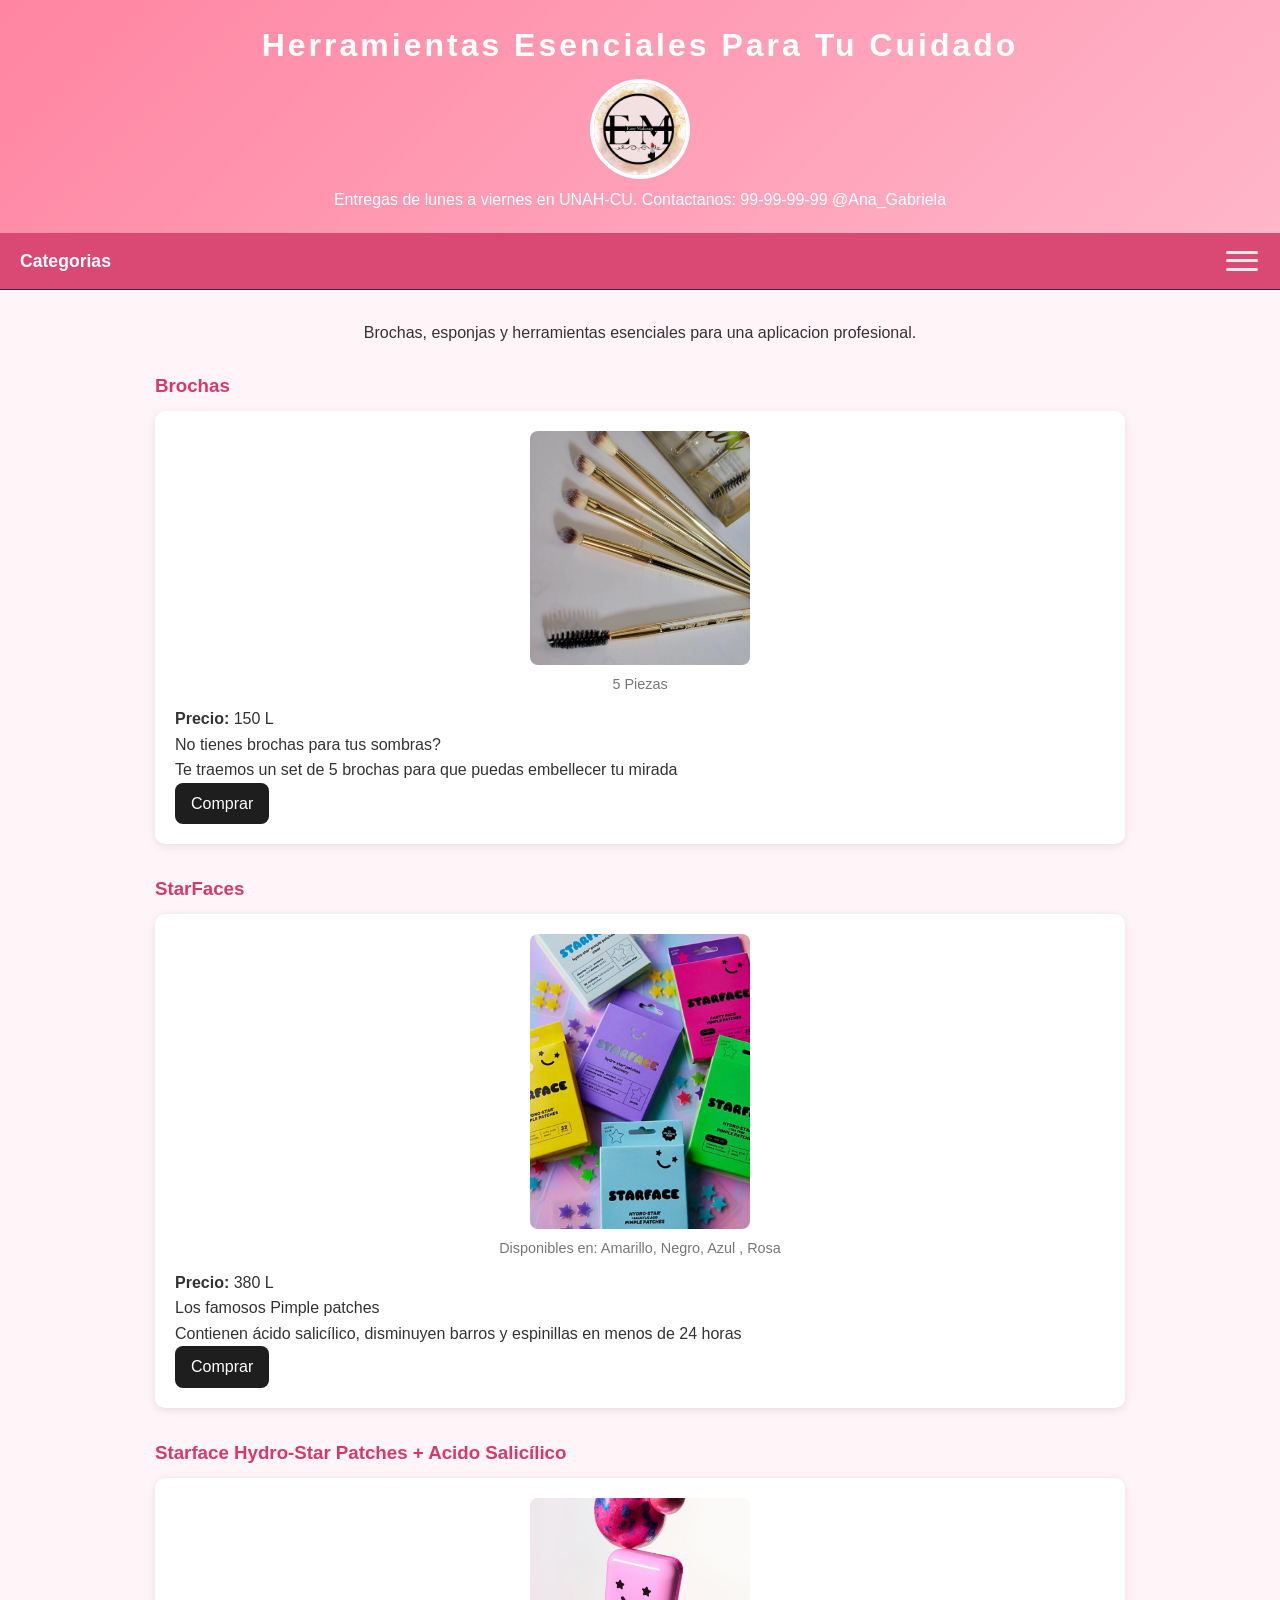
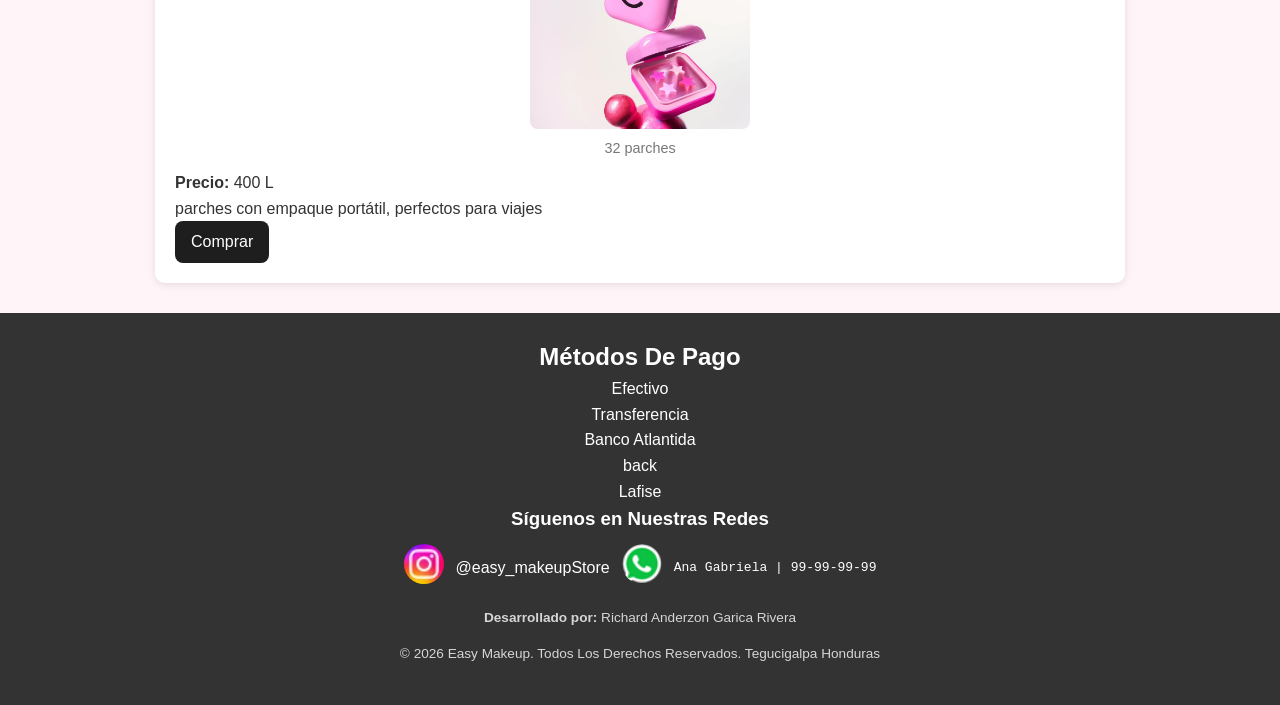
==== commit a264337e: "feat: agregando menu desplegable y botones comprar para labios, ojos y rostro" ====
--- a/accesorios/accesorios.html
+++ b/accesorios/accesorios.html
@@ -14,6 +14,22 @@
         </div>
         <span> Entregas de lunes a viernes en UNAH-CU. Contactanos: 99-99-99-99 @Ana_Gabriela</span>
     </header>
+    <nav class="nav">
+        <div class="logo"> Categorias </div>
+        <input type="checkbox" id="toggle" aria-label="Abrir menú">
+        <label for="toggle" class="burger">
+        <span></span><span></span><span></span>
+        </label>
+        <ul class="menu" >
+            <li><a href="../index.html"><strong> Inicio</strong></a></li>
+            <li><a href="../rostro/rostro.html"> <strong> Rostro </strong></a></li>                
+            <li><a href="../labios/labios.html"> <strong> Labios </strong></a></li>
+            <li><a href="../ojos/ojos.html"> <strong> Ojos </strong></a></li>
+            <li><a href="../accesorios/accesorios.html"> <strong> Accesorios </strong></a></li>
+            <li><a href="##"> <strong> Cremas </strong></a></li>
+            <li> <a href="##"> <strong> Proveedores </strong></a></li>
+        </ul>
+    </nav>
     <main class="main">
         <div class="descipccion">
             <p>Brochas, esponjas y herramientas esenciales para una aplicacion profesional.</p>
@@ -34,7 +50,7 @@
             <div class="modal">
                 <div class="modal-card">
                     <label for="modal-brochas-1" class="btn-close">&times;</label>
-                    <h4>Escanéalo o haz clic abajo</h4>
+                    <h4>Escanéa el codigo o haz clic abajo</h4>
                     <img src="https://api.qrserver.com/v1/create-qr-code/?size=180x180&data=https://wa.me/50499787277?text=Hola,%20me%20interesa%20comprar%20el%20Set%20de%205%20brochas%20por%20150%20L" 
                         alt="QR WhatsApp" 
                         class="qr-img">
@@ -61,7 +77,7 @@
             <div class="modal">
                 <div class="modal-card">
                     <label for="modal-brochas-2" class="btn-close">&times;</label>
-                    <h4>Escanéalo o haz clic abajo</h4>
+                    <h4>Escanéa el codigo o haz clic abajo</h4>
                     <img src="https://api.qrserver.com/v1/create-qr-code/?size=180x180&data=https://wa.me/50499787277?text=Hola,%20me%20interesa%20comprar%20el%20Set%20de%205%20brochas%20por%20150%20L" 
                         alt="QR WhatsApp" 
                         class="qr-img">
@@ -87,7 +103,7 @@
             <div class="modal">
                 <div class="modal-card">
                     <label for="modal-brochas-3" class="btn-close">&times;</label>
-                    <h4>Escanéalo o haz clic abajo</h4>
+                    <h4>Escanéa el codigo o haz clic abajo</h4>
                     <img src="https://api.qrserver.com/v1/create-qr-code/?size=180x180&data=https://wa.me/50499787277?text=Hola,%20me%20interesa%20comprar%20los%20Hydro-Star%20Patches%20por%20400%20L" 
                         alt="QR WhatsApp" 
                         class="qr-img">
--- a/index.css
+++ b/index.css
@@ -41,12 +41,6 @@
     background: rgba(255, 255, 255, 0.25);
     padding: 10px;
     border-radius: 8px;
-}
-
-.nav {
-    background: #da4874;
-    padding: 12px;
-    text-align: center;
 }
 
 .dropdown {
@@ -165,6 +159,7 @@
 .as-horario {
     background: #fff;
     border-left: 6px solid #d63a6a;
+    border-right: 6px solid #A62B67;
     padding: 20px;
     border-radius: 8px;
     box-shadow: 0 2px 8px rgba(0, 0, 0, 0.1);
@@ -417,8 +412,8 @@
 }
 
 .banner-btn:hover {
-  background: #BDB947;
-  color: #1E1E1E;
+  background: #ac0d4f;
+  color: #f9f7f7;
 }
 
 /* --- BOTONES DE NAVEGACIÓN (FLECHAS) --- */
@@ -462,19 +457,23 @@
 
 /* Fondo oscuro transparente del modal (Oculto por defecto) */
 .modal {
-  position: fixed;
-  top: 0;
-  left: 0;
-  width: 100%;
-  height: 100%;
-  background: rgba(0, 0, 0, 0.6);
+  position: fixed !important;
+  top: 0 !important;
+  left: 0 !important;
+  right: 0 !important;
+  bottom: 0 !important;
+  width: 100vw !important;
+  height: 100vh !important;
+  background: rgba(0, 0, 0, 0.75);
   display: flex;
   align-items: center;
   justify-content: center;
   opacity: 0;
   pointer-events: none;
   transition: opacity 0.3s ease;
-  z-index: 1000;
+  z-index: 999999 !important; /* Fuerza a estar por encima de todo el carrusel */
+  padding: 15px;
+  box-sizing: border-box;
 }
 
 /* Tarjeta central del modal */
@@ -484,9 +483,11 @@
   border-radius: 12px;
   text-align: center;
   position: relative;
-  max-width: 280px;
-  width: 90%;
-  box-shadow: 0 4px 15px rgba(0, 0, 0, 0.2);
+  max-width: 300px;
+  width: 100%;
+  box-shadow: 0 5px 20px rgba(0,0,0,0.3);
+  max-height: 90vh; /* Evita que la tarjeta se salga en pantallas pequeñas */
+  overflow-y: auto;  /* Permite scroll si el celular es muy corto */
 }
 
 /* Botón cerrar X */
@@ -523,8 +524,109 @@
   background-color: #1eb956;
 }
 
-/* --- TRUCO CSS: Muestra el modal cuando el checkbox está marcado --- */
+.button-buy, 
+.btn-close {
+  cursor: pointer !important;
+  -webkit-tap-highlight-color: transparent; /* Mejora la respuesta al toque en iOS/Android */
+  user-select: none;
+}
+
+/* --- 4. ACTIVACIÓN DEL MODAL --- */
 .modal-toggle:checked ~ .modal {
-  opacity: 1;
-  pointer-events: auto;
-}+  opacity: 1 !important;
+  pointer-events: auto !important;
+}
+
+:root {
+    --bg: #0e0f12;
+    --panel: #181a20;
+    --line: #e8e8ea;
+    --text: #e8e8ea;
+    --hover: #262932;
+    --accent: #6ea8ff;
+}
+* { box-sizing: border-box; margin: 0; padding: 0; }
+
+/* NAV */
+nav {
+    position: relative;
+    display: flex;
+    align-items: center;
+    justify-content: space-between;
+    padding: 14px 20px;
+    background: var(--panel);
+    border-bottom: 1px solid #2a2d36;
+    z-index: 1000;
+}
+
+.nav {
+    background: #da4874;
+}
+
+  /* Checkbox oculto: controla el estado abierto/cerrado */
+#toggle { display: none; }
+
+  /* Icono hamburguesa (3 líneas) */
+.burger {
+    width: 36px;
+    height: 28px;
+    display: flex;
+    flex-direction: column;
+    justify-content: space-between;
+    cursor: pointer;
+    padding: 4px 2px;
+}
+
+.burger span {
+    display: block;
+    height: 3px;
+    background: var(--line);
+    border-radius: 3px;
+    transition: transform .3s, opacity .3s;
+}
+.logo { 
+  font-weight: 700; 
+  font-size: 1.1rem; 
+  color: #fffdfd;
+}
+
+.burger:focus-visible,
+
+#toggle:focus-visible + .burger { outline: 2px solid var(--accent); outline-offset: 4px; }
+
+  /* Se transforma en X al abrir */
+#toggle:checked + .burger span:nth-child(1) { transform: translateY(9.5px) rotate(45deg); }
+#toggle:checked + .burger span:nth-child(2) { opacity: 0; }
+#toggle:checked + .burger span:nth-child(3) { transform: translateY(-9.5px) rotate(-45deg); }
+
+  /* Menú desplegable */
+.menu {
+    position: absolute;
+    top: 100%;
+    right: 20px;
+    min-width: 200px;
+    list-style: none;
+    background: var(--panel);
+    border: 1px solid #2a2d36;
+    border-radius: 10px;
+    overflow: hidden;
+    opacity: 0;
+    visibility: hidden;
+    transform: translateY(-8px);
+    transition: opacity .25s, transform .25s, visibility .25s;
+    z-index: 1001;
+}
+#toggle:checked ~ .menu {
+    opacity: 1;
+    visibility: visible;
+    transform: translateY(8px);
+}
+.menu a {
+    display: block;
+    padding: 12px 18px;
+    color: var(--text);
+    text-decoration: none;
+    transition: background .2s;
+}
+.menu a:hover,
+.menu a:focus-visible { background: var(--hover); color: var(--accent); }
